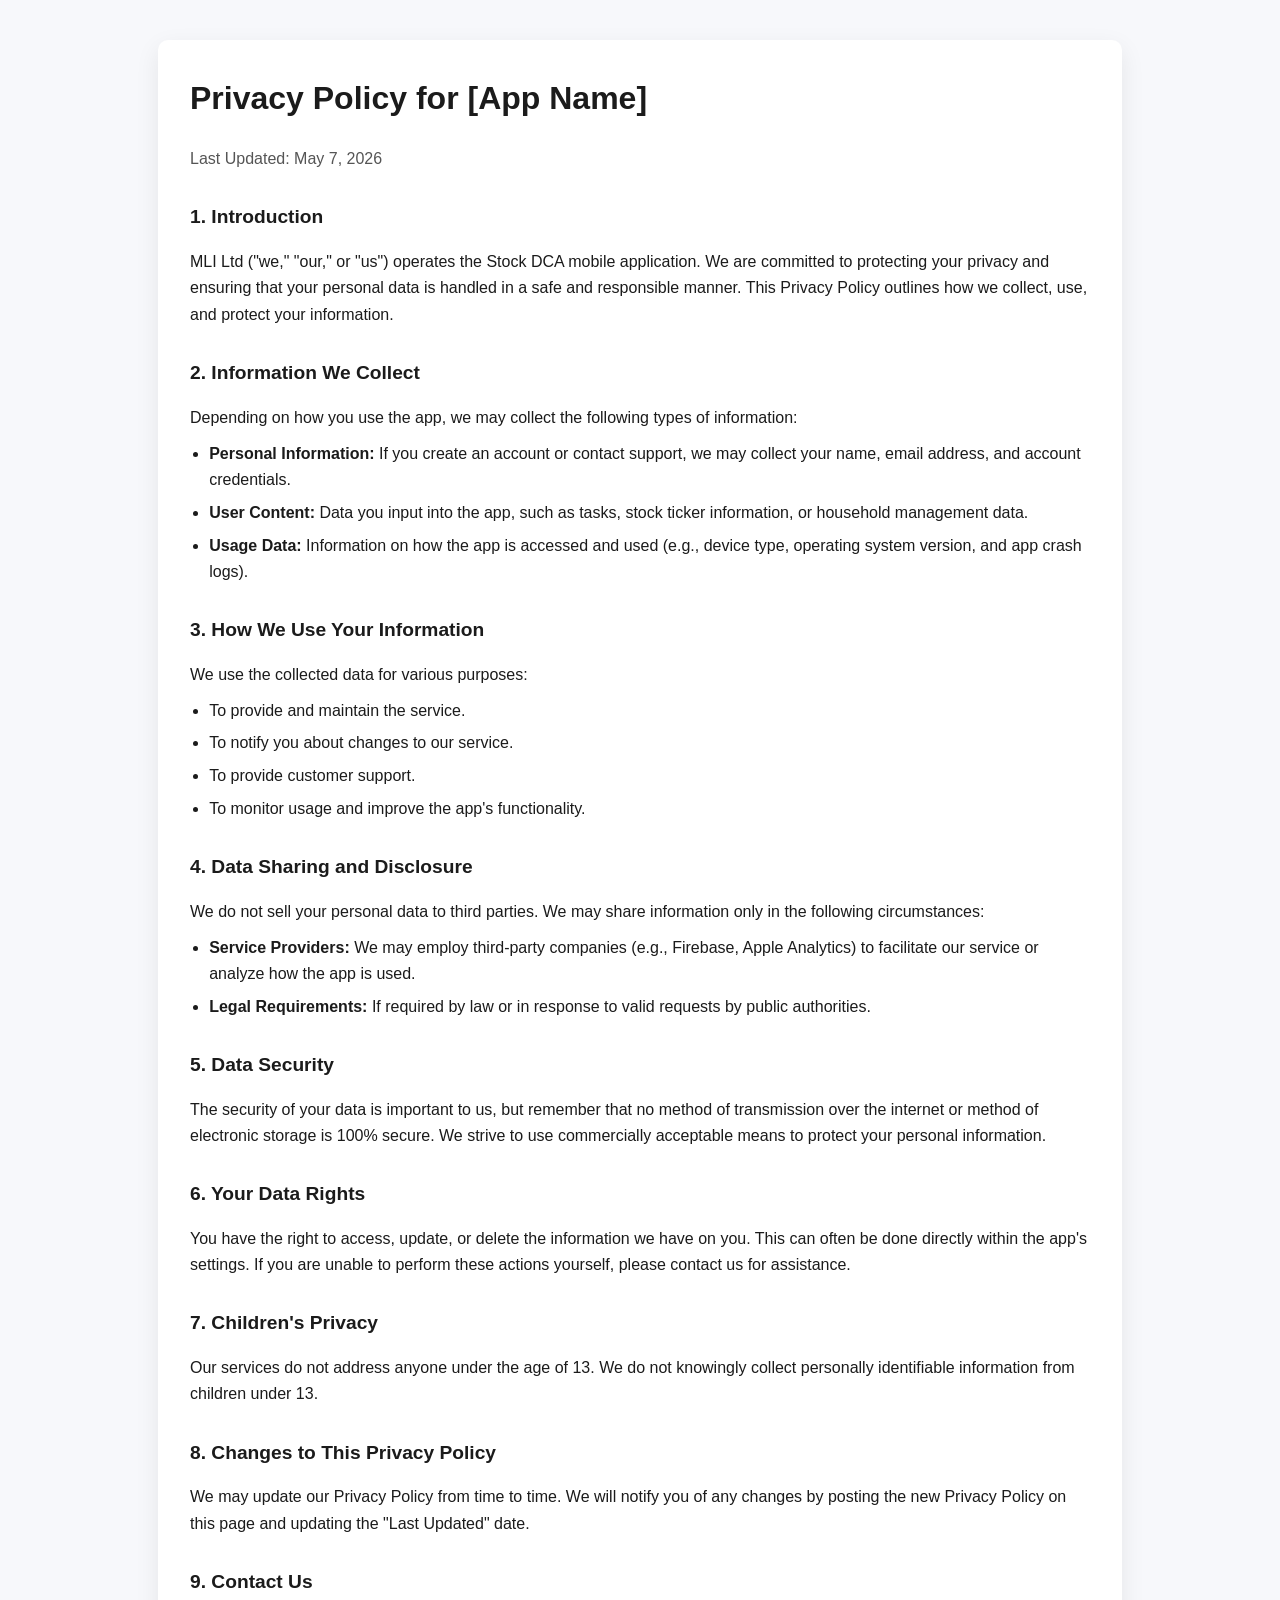
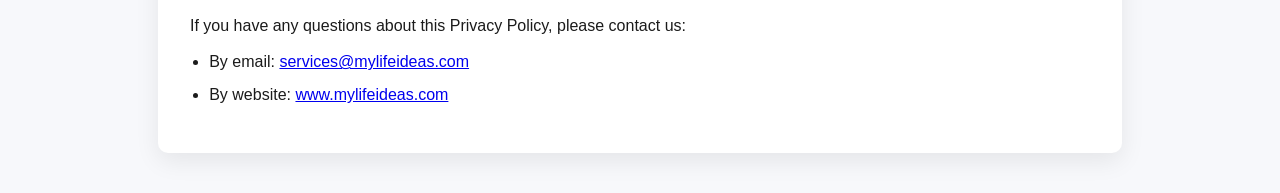
==== privacy.html @ 0a907e5f "Add files via upload" ====
<!DOCTYPE html>
<html lang="en">
<head>
  <meta charset="UTF-8">
  <meta name="viewport" content="width=device-width, initial-scale=1.0">
  <title>Privacy Policy - My Life Ideas Ltd.</title>
  <style>
    body {
      margin: 0;
      font-family: Arial, sans-serif;
      line-height: 1.65;
      color: #1b1b1b;
      background: #f7f8fb;
    }
    .container {
      max-width: 900px;
      margin: 40px auto;
      padding: 32px;
      background: #ffffff;
      border-radius: 10px;
      box-shadow: 0 8px 24px rgba(0, 0, 0, 0.08);
    }
    h1 {
      margin-top: 0;
      font-size: 2rem;
    }
    h2 {
      margin-top: 1.8rem;
      font-size: 1.2rem;
    }
    p {
      margin: 0.6rem 0;
    }
    ul {
      margin: 0.6rem 0 0.8rem 1.2rem;
      padding: 0;
    }
    li {
      margin: 0.4rem 0;
    }
    .muted {
      color: #555;
    }
  </style>
</head>
<body>
  <main class="container">
    <h1>Privacy Policy for [App Name]</h1>
    <p class="muted">Last Updated: May 7, 2026</p>

    <h2>1. Introduction</h2>
    <p>
      MLI Ltd ("we," "our," or "us") operates the Stock DCA mobile application. We are committed
      to protecting your privacy and ensuring that your personal data is handled in a safe and responsible
      manner. This Privacy Policy outlines how we collect, use, and protect your information.
    </p>

    <h2>2. Information We Collect</h2>
    <p>Depending on how you use the app, we may collect the following types of information:</p>
    <ul>
      <li><strong>Personal Information:</strong> If you create an account or contact support, we may collect your name, email address, and account credentials.</li>
      <li><strong>User Content:</strong> Data you input into the app, such as tasks, stock ticker information, or household management data.</li>
      <li><strong>Usage Data:</strong> Information on how the app is accessed and used (e.g., device type, operating system version, and app crash logs).</li>
    </ul>

    <h2>3. How We Use Your Information</h2>
    <p>We use the collected data for various purposes:</p>
    <ul>
      <li>To provide and maintain the service.</li>
      <li>To notify you about changes to our service.</li>
      <li>To provide customer support.</li>
      <li>To monitor usage and improve the app's functionality.</li>
    </ul>

    <h2>4. Data Sharing and Disclosure</h2>
    <p>We do not sell your personal data to third parties. We may share information only in the following circumstances:</p>
    <ul>
      <li><strong>Service Providers:</strong> We may employ third-party companies (e.g., Firebase, Apple Analytics) to facilitate our service or analyze how the app is used.</li>
      <li><strong>Legal Requirements:</strong> If required by law or in response to valid requests by public authorities.</li>
    </ul>

    <h2>5. Data Security</h2>
    <p>
      The security of your data is important to us, but remember that no method of transmission over the internet
      or method of electronic storage is 100% secure. We strive to use commercially acceptable means to protect
      your personal information.
    </p>

    <h2>6. Your Data Rights</h2>
    <p>
      You have the right to access, update, or delete the information we have on you. This can often be done directly
      within the app's settings. If you are unable to perform these actions yourself, please contact us for assistance.
    </p>

    <h2>7. Children's Privacy</h2>
    <p>
      Our services do not address anyone under the age of 13. We do not knowingly collect personally identifiable
      information from children under 13.
    </p>

    <h2>8. Changes to This Privacy Policy</h2>
    <p>
      We may update our Privacy Policy from time to time. We will notify you of any changes by posting the new Privacy
      Policy on this page and updating the "Last Updated" date.
    </p>

    <h2>9. Contact Us</h2>
    <p>If you have any questions about this Privacy Policy, please contact us:</p>
    <ul>
      <li>By email: <a href="mailto:services@mylifeideas.com">services@mylifeideas.com</a></li>
      <li>By website: <a href="https://www.mylifeideas.com">www.mylifeideas.com</a></li>
    </ul>
  </main>
</body>
</html>
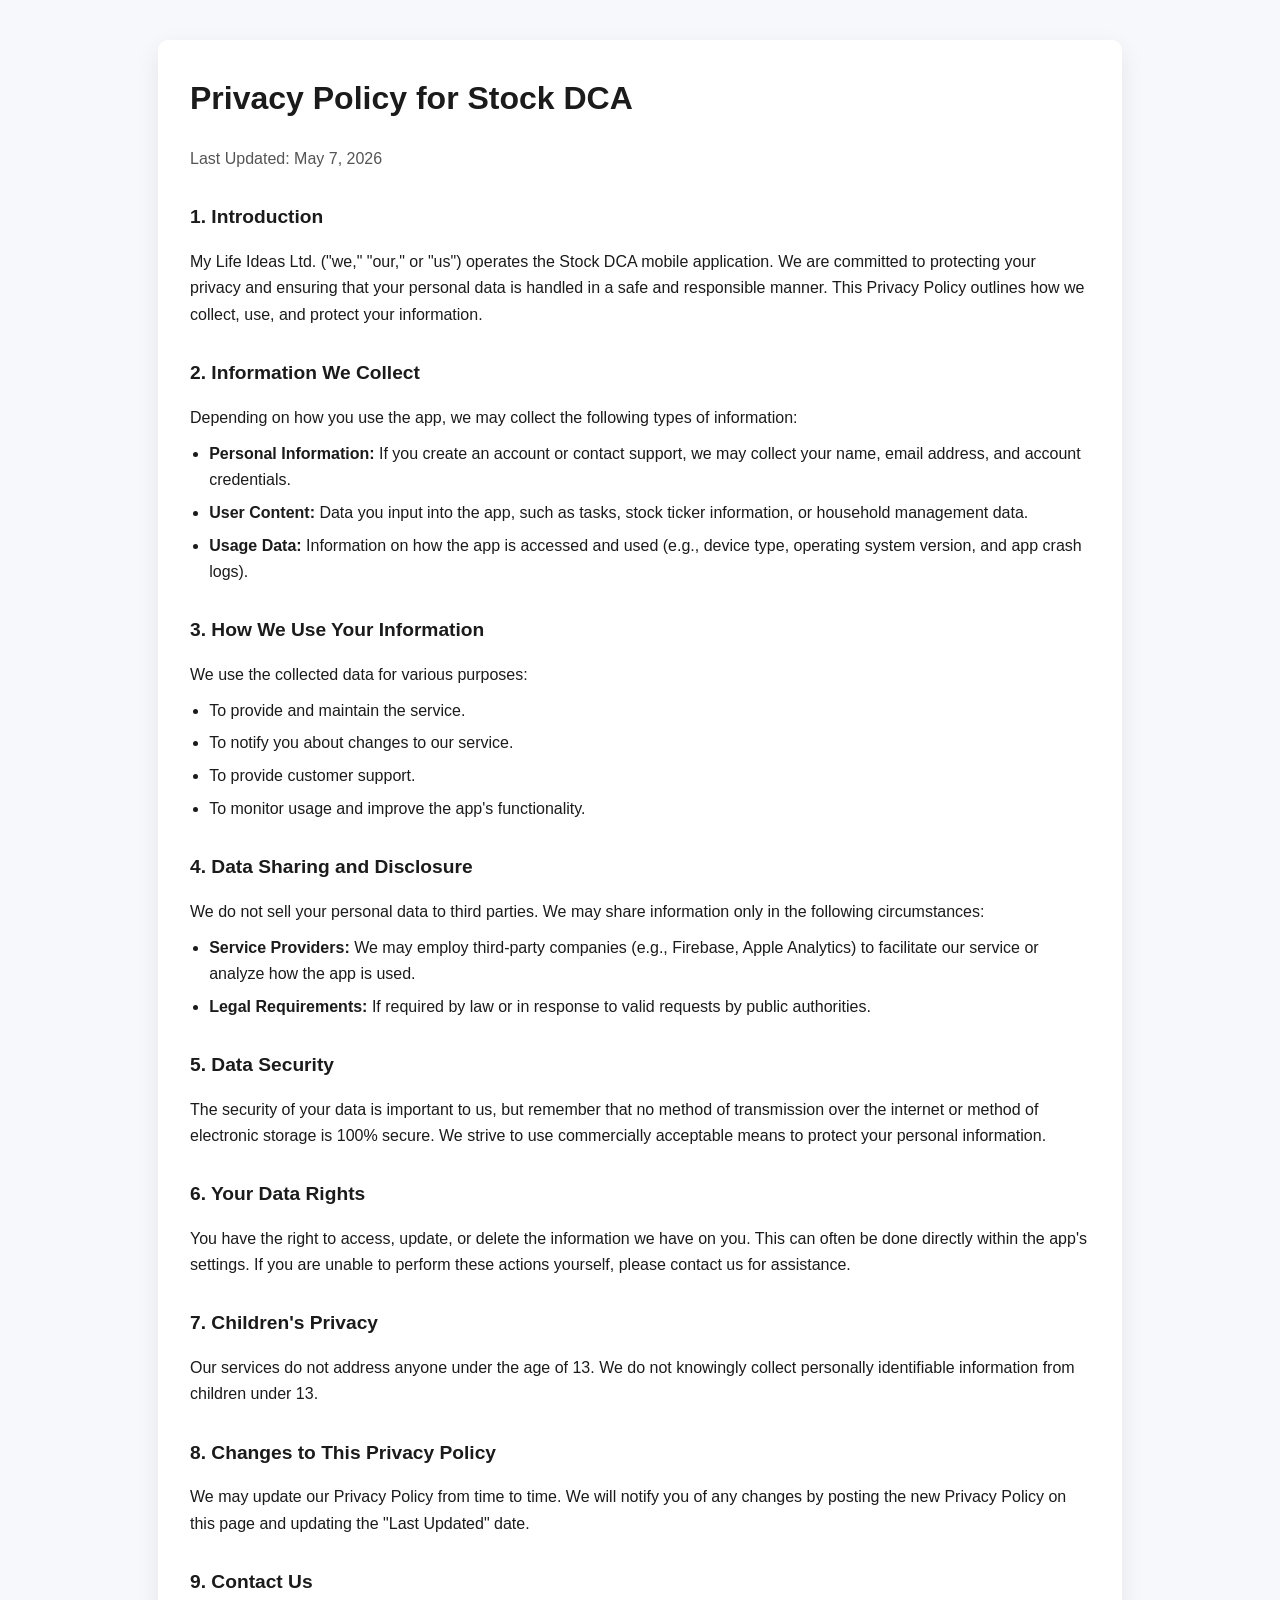
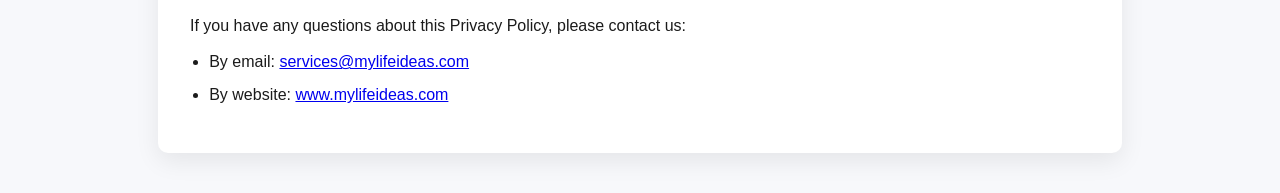
==== commit c4cf8510: "Update privacy.html" ====
--- a/privacy.html
+++ b/privacy.html
@@ -45,12 +45,12 @@
 </head>
 <body>
   <main class="container">
-    <h1>Privacy Policy for [App Name]</h1>
+    <h1>Privacy Policy for Stock DCA</h1>
     <p class="muted">Last Updated: May 7, 2026</p>
 
     <h2>1. Introduction</h2>
     <p>
-      MLI Ltd ("we," "our," or "us") operates the Stock DCA mobile application. We are committed
+      My Life Ideas Ltd. ("we," "our," or "us") operates the Stock DCA mobile application. We are committed
       to protecting your privacy and ensuring that your personal data is handled in a safe and responsible
       manner. This Privacy Policy outlines how we collect, use, and protect your information.
     </p>
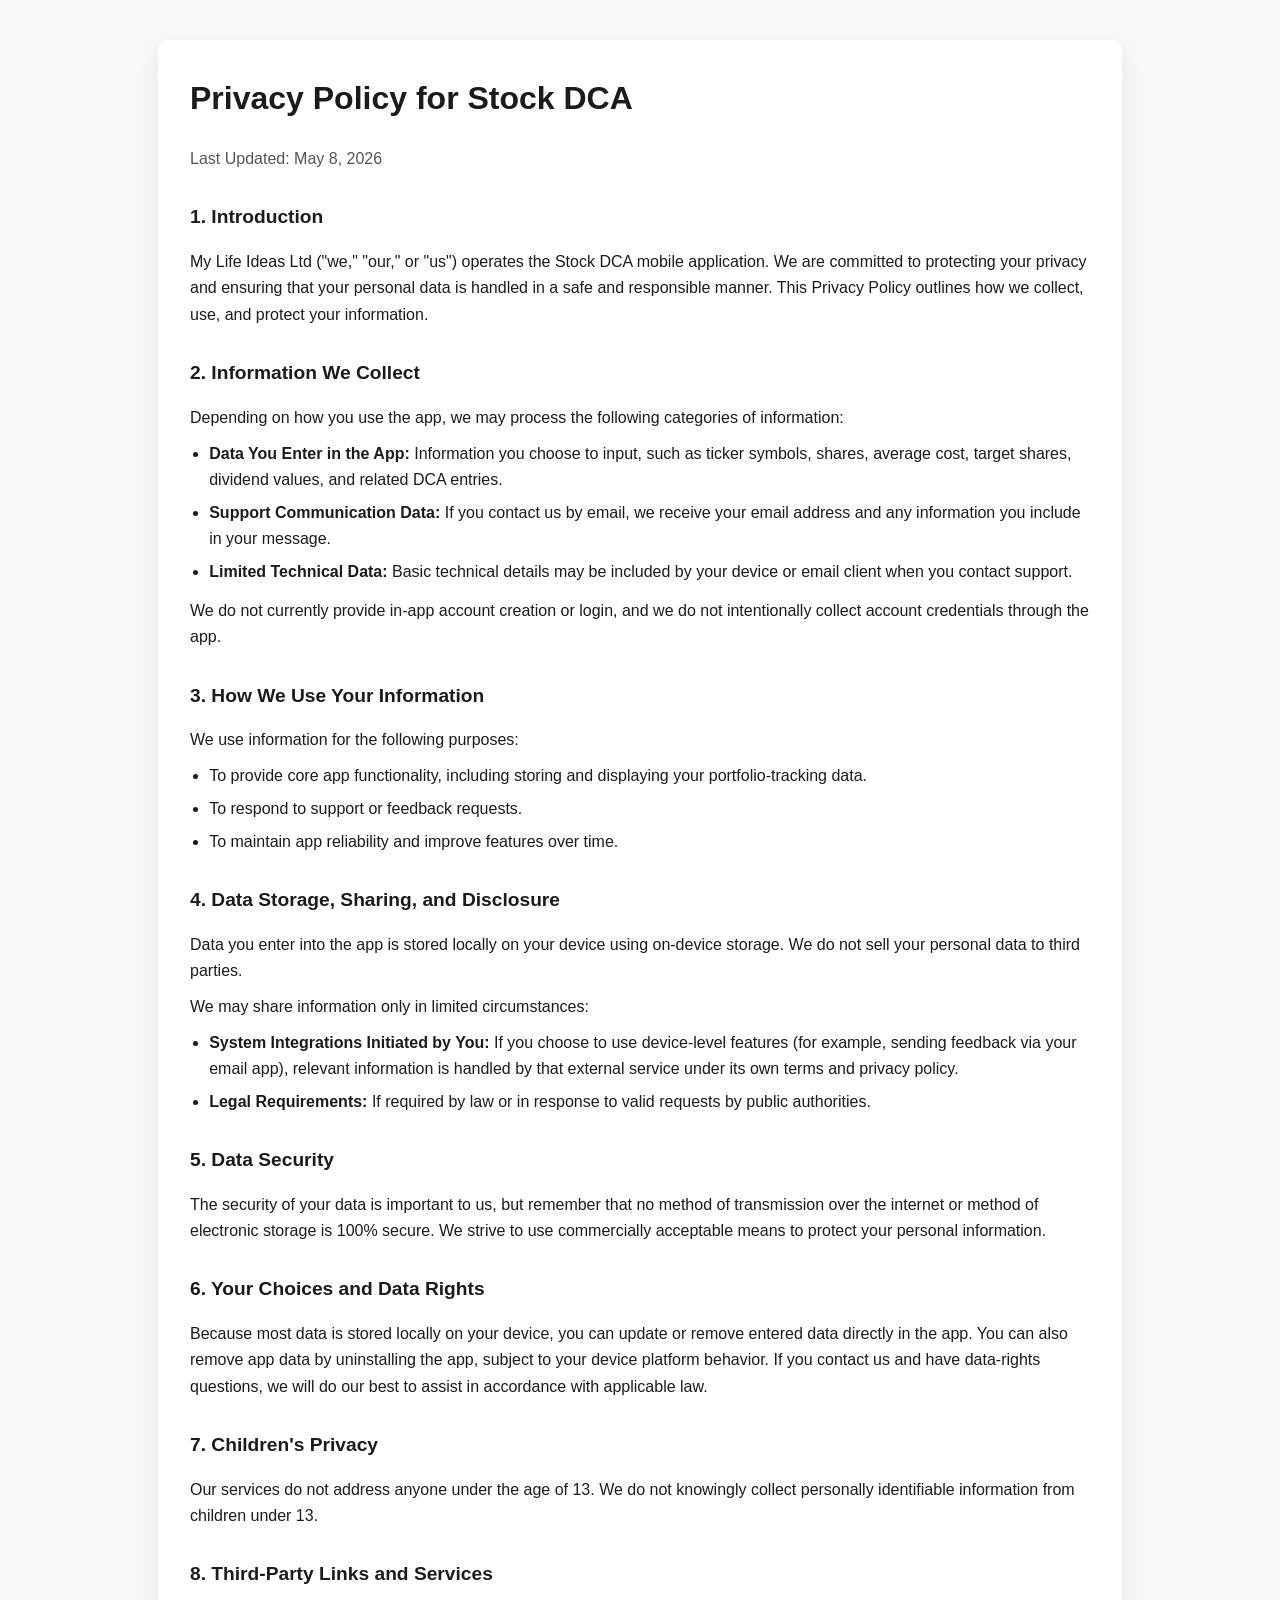
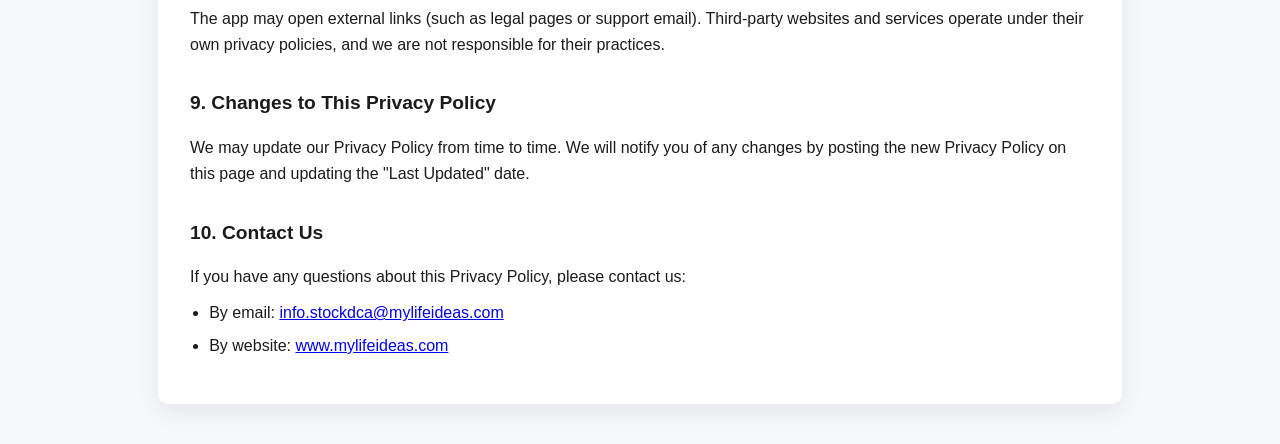
==== commit ab375974: "Add files via upload" ====
--- a/privacy.html
+++ b/privacy.html
@@ -46,36 +46,42 @@
 <body>
   <main class="container">
     <h1>Privacy Policy for Stock DCA</h1>
-    <p class="muted">Last Updated: May 7, 2026</p>
+    <p class="muted">Last Updated: May 8, 2026</p>
 
     <h2>1. Introduction</h2>
     <p>
-      My Life Ideas Ltd. ("we," "our," or "us") operates the Stock DCA mobile application. We are committed
+      My Life Ideas Ltd ("we," "our," or "us") operates the Stock DCA mobile application. We are committed
       to protecting your privacy and ensuring that your personal data is handled in a safe and responsible
       manner. This Privacy Policy outlines how we collect, use, and protect your information.
     </p>
 
     <h2>2. Information We Collect</h2>
-    <p>Depending on how you use the app, we may collect the following types of information:</p>
+    <p>Depending on how you use the app, we may process the following categories of information:</p>
     <ul>
-      <li><strong>Personal Information:</strong> If you create an account or contact support, we may collect your name, email address, and account credentials.</li>
-      <li><strong>User Content:</strong> Data you input into the app, such as tasks, stock ticker information, or household management data.</li>
-      <li><strong>Usage Data:</strong> Information on how the app is accessed and used (e.g., device type, operating system version, and app crash logs).</li>
+      <li><strong>Data You Enter in the App:</strong> Information you choose to input, such as ticker symbols, shares, average cost, target shares, dividend values, and related DCA entries.</li>
+      <li><strong>Support Communication Data:</strong> If you contact us by email, we receive your email address and any information you include in your message.</li>
+      <li><strong>Limited Technical Data:</strong> Basic technical details may be included by your device or email client when you contact support.</li>
+    </ul>
+    <p>
+      We do not currently provide in-app account creation or login, and we do not intentionally collect account credentials through the app.
+    </p>
+
+    <h2>3. How We Use Your Information</h2>
+    <p>We use information for the following purposes:</p>
+    <ul>
+      <li>To provide core app functionality, including storing and displaying your portfolio-tracking data.</li>
+      <li>To respond to support or feedback requests.</li>
+      <li>To maintain app reliability and improve features over time.</li>
     </ul>
 
-    <h2>3. How We Use Your Information</h2>
-    <p>We use the collected data for various purposes:</p>
+    <h2>4. Data Storage, Sharing, and Disclosure</h2>
+    <p>
+      Data you enter into the app is stored locally on your device using on-device storage.
+      We do not sell your personal data to third parties.
+    </p>
+    <p>We may share information only in limited circumstances:</p>
     <ul>
-      <li>To provide and maintain the service.</li>
-      <li>To notify you about changes to our service.</li>
-      <li>To provide customer support.</li>
-      <li>To monitor usage and improve the app's functionality.</li>
-    </ul>
-
-    <h2>4. Data Sharing and Disclosure</h2>
-    <p>We do not sell your personal data to third parties. We may share information only in the following circumstances:</p>
-    <ul>
-      <li><strong>Service Providers:</strong> We may employ third-party companies (e.g., Firebase, Apple Analytics) to facilitate our service or analyze how the app is used.</li>
+      <li><strong>System Integrations Initiated by You:</strong> If you choose to use device-level features (for example, sending feedback via your email app), relevant information is handled by that external service under its own terms and privacy policy.</li>
       <li><strong>Legal Requirements:</strong> If required by law or in response to valid requests by public authorities.</li>
     </ul>
 
@@ -86,10 +92,11 @@
       your personal information.
     </p>
 
-    <h2>6. Your Data Rights</h2>
+    <h2>6. Your Choices and Data Rights</h2>
     <p>
-      You have the right to access, update, or delete the information we have on you. This can often be done directly
-      within the app's settings. If you are unable to perform these actions yourself, please contact us for assistance.
+      Because most data is stored locally on your device, you can update or remove entered data directly in the app.
+      You can also remove app data by uninstalling the app, subject to your device platform behavior.
+      If you contact us and have data-rights questions, we will do our best to assist in accordance with applicable law.
     </p>
 
     <h2>7. Children's Privacy</h2>
@@ -98,16 +105,22 @@
       information from children under 13.
     </p>
 
-    <h2>8. Changes to This Privacy Policy</h2>
+    <h2>8. Third-Party Links and Services</h2>
+    <p>
+      The app may open external links (such as legal pages or support email). Third-party websites and services operate
+      under their own privacy policies, and we are not responsible for their practices.
+    </p>
+
+    <h2>9. Changes to This Privacy Policy</h2>
     <p>
       We may update our Privacy Policy from time to time. We will notify you of any changes by posting the new Privacy
       Policy on this page and updating the "Last Updated" date.
     </p>
 
-    <h2>9. Contact Us</h2>
+    <h2>10. Contact Us</h2>
     <p>If you have any questions about this Privacy Policy, please contact us:</p>
     <ul>
-      <li>By email: <a href="mailto:services@mylifeideas.com">services@mylifeideas.com</a></li>
+      <li>By email: <a href="mailto:info.stockdca@mylifeideas.com">info.stockdca@mylifeideas.com</a></li>
       <li>By website: <a href="https://www.mylifeideas.com">www.mylifeideas.com</a></li>
     </ul>
   </main>
